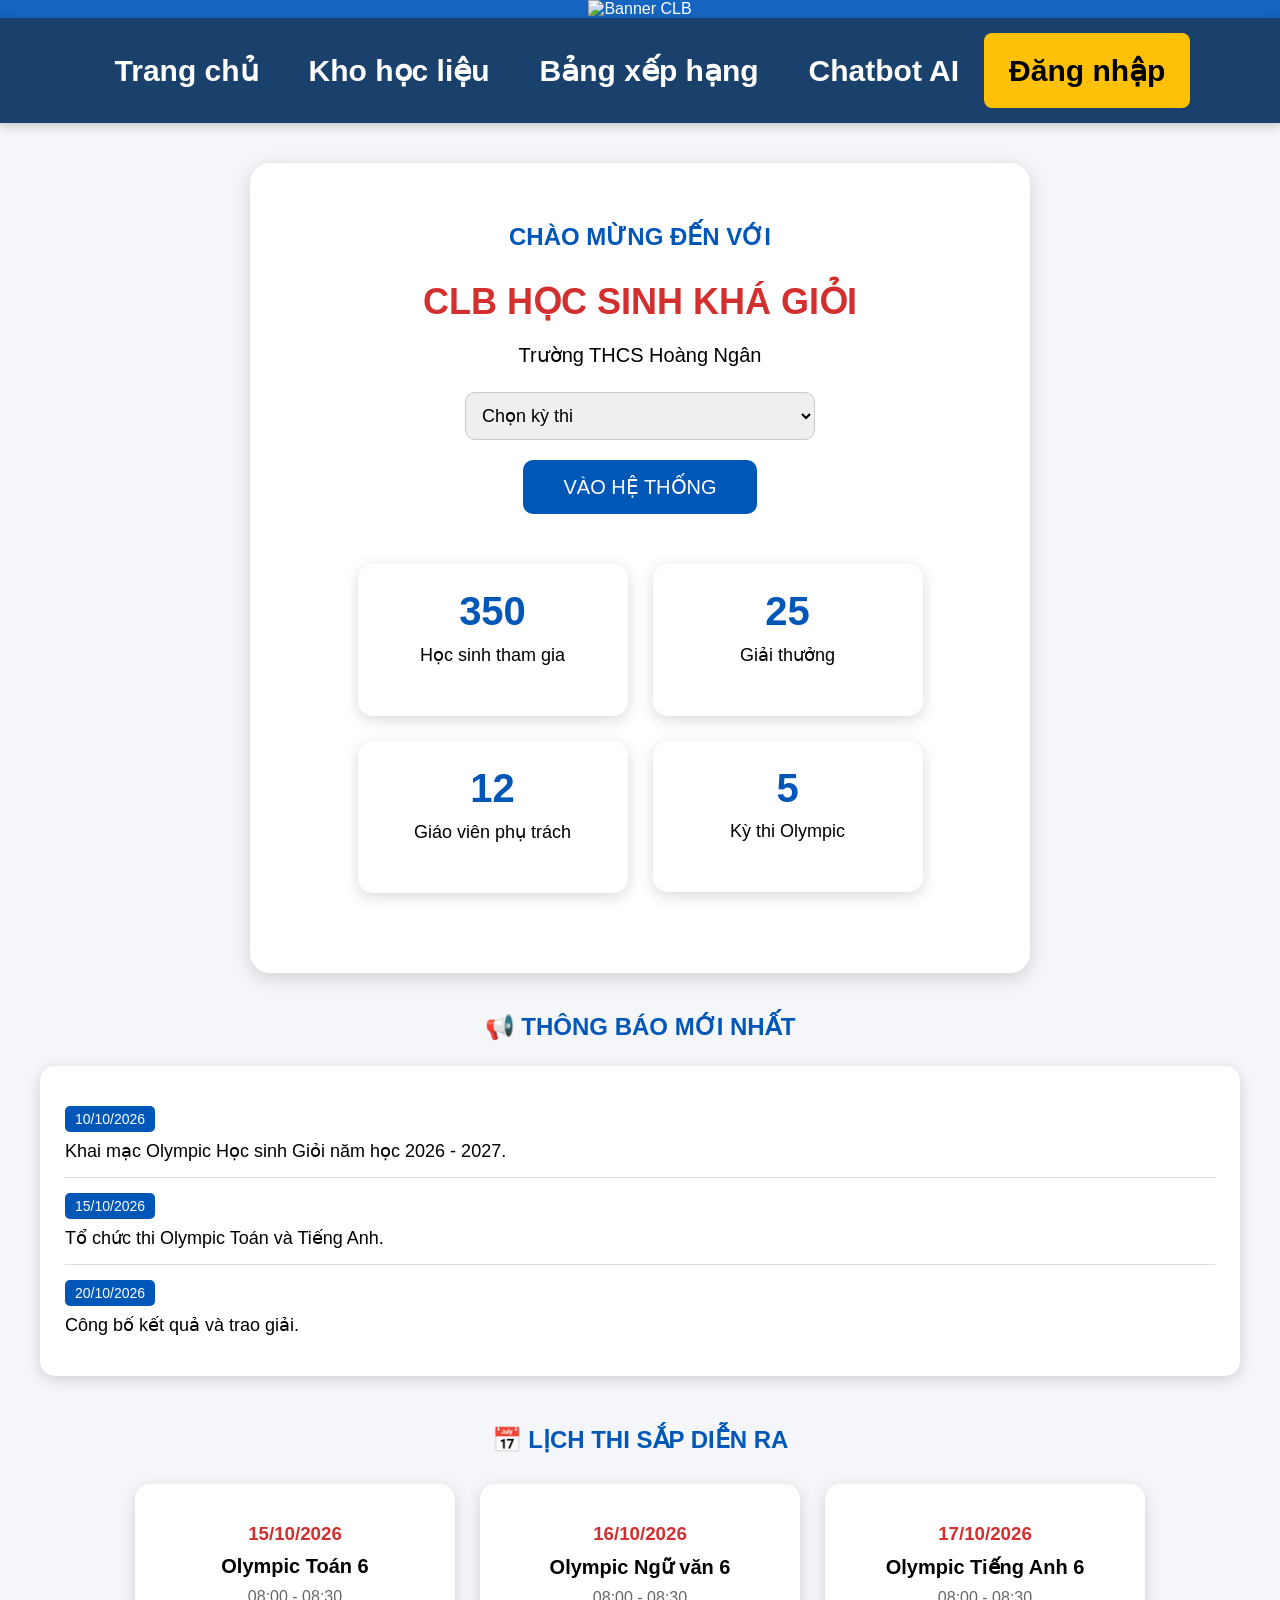
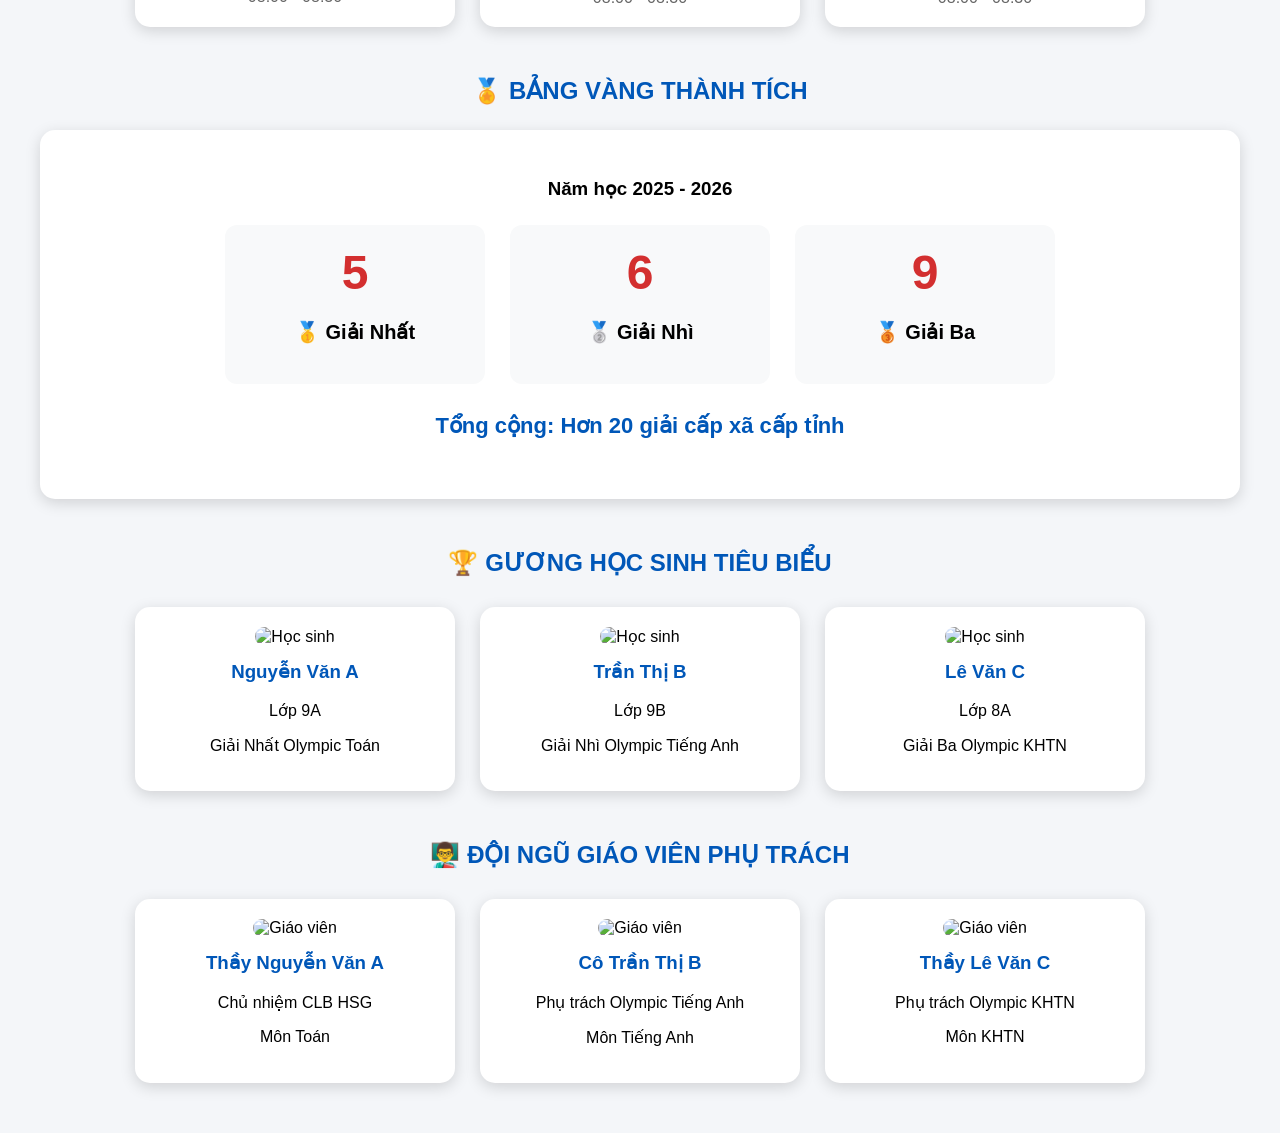
==== index.html @ 6e5728bc "Add files via upload" ====
<!DOCTYPE html>
<html lang="vi">
<head>
    <meta charset="UTF-8">
    <meta name="viewport" content="width=device-width, initial-scale=1.0">
    <title>Olympic Học sinh Giỏi</title>

    <link rel="stylesheet" href="style.css">
</head>

<body>

<header>
    <img src="anhnen/banner.png"
         alt="Banner CLB"
         class="banner-image">
</header>
<nav class="menu">

    <a href="index.html">Trang chủ</a>

    <a href="hoclieu.html">Kho học liệu</a>

    <a href="xephang.html">Bảng xếp hạng</a>

    <a href="chatbot.html">Chatbot AI</a>

    <a href="login.html"
       class="login-btn">

       Đăng nhập

    </a>

</nav>

<section class="welcome-box">

    <h1>CHÀO MỪNG ĐẾN VỚI</h1>

    <h2>CLB HỌC SINH KHÁ GIỎI</h2>

    <p>Trường THCS Hoàng Ngân</p>

    <select id="kythi">

        <option>
            Chọn kỳ thi
        </option>

        <option>
            Olympic Toán 2026
        </option>

        <option>
            Olympic Ngữ văn 2026
        </option>

        <option>
            Olympic Tiếng Anh 2026
        </option>

    </select>
    <br>
        <button class="enter-btn"
        onclick="vaoHeThong()">

    VÀO HỆ THỐNG

</button>

    <section class="stats-section">
    <div class="stat-card">

        <h3>350</h3>

        <p>Học sinh tham gia</p>

    </div>

    <div class="stat-card">

        <h3>25</h3>

        <p>Giải thưởng</p>

    </div>

    <div class="stat-card">

        <h3>12</h3>

        <p>Giáo viên phụ trách</p>

    </div>

    <div class="stat-card">

        <h3>5</h3>

        <p>Kỳ thi Olympic</p>

    </div>
</section>

</section>
<section class="news-section">

    <h2>📢 THÔNG BÁO MỚI NHẤT</h2>

    <div class="news-box">

        <div class="news-item">
            <span class="date">10/10/2026</span>
            <p>Khai mạc Olympic Học sinh Giỏi năm học 2026 - 2027.</p>
        </div>

        <div class="news-item">
            <span class="date">15/10/2026</span>
            <p>Tổ chức thi Olympic Toán và Tiếng Anh.</p>
        </div>

        <div class="news-item">
            <span class="date">20/10/2026</span>
            <p>Công bố kết quả và trao giải.</p>
        </div>

    </div>

</section>
<section class="schedule-section">

    <h2>📅 LỊCH THI SẮP DIỄN RA</h2>

    <div class="schedule-grid">

        <div class="schedule-card">

            <h3>15/10/2026</h3>

            <p>Olympic Toán 6</p>

            <span>08:00 - 08:30</span>

        </div>

        <div class="schedule-card">

            <h3>16/10/2026</h3>

            <p>Olympic Ngữ văn 6</p>

            <span>08:00 - 08:30</span>

        </div>

        <div class="schedule-card">

            <h3>17/10/2026</h3>

            <p>Olympic Tiếng Anh 6</p>

            <span>08:00 - 08:30</span>

        </div>

    </div>

</section>
<section class="achievement-section">

    <h2>🏅 BẢNG VÀNG THÀNH TÍCH</h2>

    <div class="achievement-box">

        <h3>Năm học 2025 - 2026</h3>

        <div class="achievement-grid">

            <div class="achievement-card">

                <h1>5</h1>

                <p>🥇 Giải Nhất</p>

            </div>

            <div class="achievement-card">

                <h1>6</h1>

                <p>🥈 Giải Nhì</p>

            </div>

            <div class="achievement-card">

                <h1>9</h1>

                <p>🥉 Giải Ba</p>

            </div>

        </div>

        <h4>Tổng cộng: Hơn 20 giải cấp xã cấp tỉnh</h4>

    </div>

</section>
<section class="students-section">

    <h2>🏆 GƯƠNG HỌC SINH TIÊU BIỂU</h2>

    <div class="students-grid">

        <div class="student-card">

            <img src="anhnen/hs1.jpg" alt="Học sinh">

            <h3>Nguyễn Văn A</h3>

            <p>Lớp 9A</p>

            <p>Giải Nhất Olympic Toán</p>

        </div>

        <div class="student-card">

            <img src="anhnen/hs2.jpg" alt="Học sinh">

            <h3>Trần Thị B</h3>

            <p>Lớp 9B</p>

            <p>Giải Nhì Olympic Tiếng Anh</p>

        </div>

        <div class="student-card">

            <img src="anhnen/hs3.jpg" alt="Học sinh">

            <h3>Lê Văn C</h3>

            <p>Lớp 8A</p>

            <p>Giải Ba Olympic KHTN</p>

        </div>

    </div>

</section>
<section class="teachers-section">

    <h2>👨‍🏫 ĐỘI NGŨ GIÁO VIÊN PHỤ TRÁCH</h2>

    <div class="teachers-grid">

        <div class="teacher-card">

            <img src="anhnen/gv1.jpg" alt="Giáo viên">

            <h3>Thầy Nguyễn Văn A</h3>

            <p>Chủ nhiệm CLB HSG</p>

            <p>Môn Toán</p>

        </div>

        <div class="teacher-card">

            <img src="anhnen/gv2.jpg" alt="Giáo viên">

            <h3>Cô Trần Thị B</h3>

            <p>Phụ trách Olympic Tiếng Anh</p>

            <p>Môn Tiếng Anh</p>

        </div>

        <div class="teacher-card">

            <img src="anhnen/gv3.jpg" alt="Giáo viên">

            <h3>Thầy Lê Văn C</h3>

            <p>Phụ trách Olympic KHTN</p>

            <p>Môn KHTN</p>

        </div>

    </div>

</section>
<script>

function vaoHeThong(){

    let kyThi =
    document.getElementById("kythi").value;

    if(kyThi === "Chọn kỳ thi"){

        alert(
        "Vui lòng chọn kỳ thi!"
        );

        return;
    }

    localStorage.setItem(
        "kythi",
        kyThi
    );

    window.location.href =
    "trangchu.html";
}

</script>
</body>
</html>
---- style.css ----
body{
    margin:0;
    font-family:Arial, sans-serif;
    background:#f4f6f9;
}

header{
    background:#1565c0;
    color:white;
    text-align:center;
    padding:20px;
}

.hero{
    text-align:center;
    padding:80px 20px;
}

button{
    padding:12px 25px;
    font-size:16px;
    margin:10px;
    cursor:pointer;
}

.hero{
    height:500px;
    background:linear-gradient(
        rgba(0,0,0,0.4),
        rgba(0,0,0,0.4)
    ),
    url("https://images.unsplash.com/photo-1522202176988-66273c2fd55f");

    background-size:cover;
    background-position:center;

    display:flex;
    justify-content:center;
    align-items:center;

    color:white;
}

.overlay{
    text-align:center;
}

.overlay h2{
    font-size:50px;
}

.overlay p{
    font-size:22px;
}

.btn-primary,
.btn-secondary{
    border:none;
    padding:15px 30px;
    margin:10px;
    border-radius:10px;
    font-size:18px;
}

.features{
    display:flex;
    justify-content:center;
    gap:20px;
    padding:50px;
    flex-wrap:wrap;
}

.card{
    width:280px;
    background:white;
    padding:20px;
    border-radius:15px;
    box-shadow:0 0 10px rgba(0,0,0,0.1);
}

body{
    margin:0;
    background:#f4f6f9;
}

header{
    margin:0;
    padding:0;
}

nav{
    background:#004aad;
    text-align:center;
    padding:15px;
}

/* MENU CHÍNH */

.menu{
    background:#1a406c;

    display:flex;
    justify-content:center;
    align-items:center;

    flex-wrap:wrap;

    min-height:70px;

    box-shadow:0 3px 10px rgba(0,0,0,0.2);
}

.menu a{

    color:white;

    text-decoration:none;

    font-size:30px;

    font-weight:600;

    padding:20px 25px;

    transition:0.3s;
}

.menu a:hover{

    background:#f2f4f6;

    color:#ffd700;
}

.login-btn{
    background:#ffc107;
    color:#000 !important;
    border-radius:8px;
}

.login-btn:hover{
    background:#ff9800 !important;
    color:white !important;
}

/* LOGIN PAGE */

body{
    margin:0;
    font-family:Arial, sans-serif;
}

.login-page{

    height:100vh;

    display:flex;

    justify-content:center;

    align-items:center;

    background:
    linear-gradient(
    rgba(0,0,0,0.4),
    rgba(0,0,0,0.4)
    ),

    url("anhnen/dangnhap.jpg");

    background-size:cover;
    background-position:center;
}

.login-container{

    width:400px;

    background:rgba(255,255,255,0.95);

    padding:35px;

    border-radius:20px;

    box-shadow:0 10px 30px rgba(0,0,0,0.3);

    text-align:center;
}

.login-container h1{

    color:#0057b8;

    margin-bottom:25px;
}

.login-container input{

    width:100%;

    padding:14px;

    margin:10px 0;

    border:1px solid #ccc;

    border-radius:8px;

    font-size:16px;

    box-sizing:border-box;
}

.login-container button{

    width:100%;

    padding:14px;

    margin-top:15px;

    background:#0057b8;

    color:white;

    border:none;

    border-radius:8px;

    font-size:18px;

    cursor:pointer;
}

.login-container button:hover{

    background:#003f88;
}

/* =========================
TRANG THI
========================= */

.exam-layout{

display:flex;

align-items:flex-start;

gap:25px;

max-width:1400px;

margin:20px auto;

padding:20px;

}

/* KHUNG ĐỀ THI */

.exam-container{

flex:1;

background:#ffffff;

padding:30px;

border-radius:15px;

box-shadow:0 4px 15px rgba(0,0,0,0.15);

}

/* TIÊU ĐỀ */

.exam-header h2{

text-align:center;

font-size:38px;

color:#0057b8;

margin-bottom:20px;

}

/* THÔNG TIN THÍ SINH */

.info-box{

display:flex;

justify-content:space-between;

align-items:center;

background:#0057b8;

color:white;

padding:20px;

border-radius:12px;

margin-bottom:15px;

}

.info-box div{

font-size:24px;

font-weight:bold;

}

/* ĐỒNG HỒ */

#timer{

color:#ffd700;

font-size:36px;

font-weight:bold;

}

/* TIẾN ĐỘ */

.progress-box{

background:#fff3cd;

color:#000;

padding:15px;

border-radius:10px;

font-size:22px;

font-weight:bold;

text-align:center;

margin-bottom:25px;

}

/* CÂU HỎI */

.question{

margin-bottom:40px;

}

.question h3{

font-size:28px;

color:#0057b8;

margin-bottom:10px;

}

.question p{

font-size:24px;

font-weight:600;

margin-bottom:15px;

}

/* ĐÁP ÁN */

.question label{

display:block;

padding:15px;

margin:10px 0;

border:1px solid #ddd;

border-radius:10px;

background:#fafafa;

font-size:20px;

cursor:pointer;

}

.question label{

background:#eef5ff;

}

/* THANH CÂU HỎI BÊN PHẢI */

.question-nav{

width:280px;

background:white;

padding:20px;

border-radius:15px;

box-shadow:0 4px 15px rgba(0,0,0,0.15);

position:sticky;

top:20px;

}

.question-nav h3{

text-align:center;

font-size:24px;

color:#0057b8;

margin-bottom:15px;

}

/* NÚT SỐ CÂU */

.question-nav a{

display:inline-block;

width:60px;

height:60px;

line-height:60px;

text-align:center;

margin:6px;

background:#0057b8;

color:white;

text-decoration:none;

border-radius:10px;

font-size:22px;

font-weight:bold;

}

.question-nav a{

background:#003f88;

}

/* CÂU ĐÃ LÀM */

.done-question{

background:#28a745 !important;

}

/* NÚT NỘP BÀI */

.submit-btn{

width:100%;

background:#dc3545;

color:white;

border:none;

padding:18px;

font-size:24px;

font-weight:bold;

border-radius:12px;

cursor:pointer;

margin-top:20px;

}

.submit-btn{

background:#b02a37;

}
/* =========================
   TRANG MỞ ĐẦU
========================= */

.welcome-box{

    max-width:700px;

    margin:40px auto;

    background:white;

    padding:40px;

    border-radius:20px;

    text-align:center;

    box-shadow:0 5px 20px rgba(0,0,0,0.15);
}

.welcome-box h1{

    color:#0057b8;

    font-size:24px;
}

.welcome-box h2{

    color:#d32f2f;

    font-size:36px;

    margin-bottom:10px;
}

.welcome-box p{

    font-size:20px;

    margin-bottom:25px;
}

.welcome-box select{

    width:350px;

    padding:12px;

    font-size:18px;

    border-radius:10px;

    border:1px solid #ccc;
}

.enter-btn{

    margin-top:20px;

    background:#0057b8;

    color:white;

    border:none;

    padding:15px 40px;

    font-size:20px;

    border-radius:10px;

    cursor:pointer;
}

.enter-btn:hover{

    background:#003f88;
}
.students-section{

    max-width:1200px;

    margin:40px auto;

    text-align:center;
}

.students-section h2{

    color:#0057b8;

    margin-bottom:30px;
}

.students-grid{

    display:flex;

    justify-content:center;

    gap:25px;

    flex-wrap:wrap;
}

.student-card{

    width:280px;

    background:white;

    padding:20px;

    border-radius:15px;

    box-shadow:0 4px 15px rgba(0,0,0,0.15);
}

.student-card img{

    width:100%;

    height:250px;

    object-fit:cover;

    border-radius:10px;
}

.student-card h3{

    color:#0057b8;

    margin-top:15px;
}
.teachers-section{

    max-width:1200px;

    margin:50px auto;

    text-align:center;
}

.teachers-section h2{

    color:#0057b8;

    margin-bottom:30px;
}

.teachers-grid{

    display:flex;

    justify-content:center;

    gap:25px;

    flex-wrap:wrap;
}

.teacher-card{

    width:280px;

    background:white;

    padding:20px;

    border-radius:15px;

    box-shadow:0 4px 15px rgba(0,0,0,0.15);
}

.teacher-card img{

    width:100%;

    height:250px;

    object-fit:cover;

    border-radius:10px;
}

.teacher-card h3{

    color:#0057b8;

    margin-top:15px;
}
/* =========================
   THÔNG BÁO
========================= */

.news-section{

    max-width:1200px;

    margin:40px auto;

    padding:0 20px;
}

.news-section h2{

    text-align:center;

    color:#0057b8;

    margin-bottom:25px;
}

.news-box{

    background:white;

    padding:25px;

    border-radius:15px;

    box-shadow:0 4px 15px rgba(0,0,0,0.15);
}

.news-item{

    padding:15px 0;

    border-bottom:1px solid #ddd;
}

.news-item:last-child{

    border-bottom:none;
}

.date{

    display:inline-block;

    background:#0057b8;

    color:white;

    padding:5px 10px;

    border-radius:5px;

    font-size:14px;

    margin-bottom:8px;
}

.news-item p{

    margin:0;

    font-size:18px;
}
/* THỐNG KÊ */

/* THỐNG KÊ */

.stats-section{

    max-width:1200px;

    margin:40px auto;

    display:flex;

    justify-content:center;

    align-items:center;

    gap:25px;

    flex-wrap:wrap;
}

.stat-card{

    width:220px;

    background:white;

    padding:25px;

    text-align:center;

    border-radius:15px;

    box-shadow:0 4px 15px rgba(0,0,0,0.15);
}

.stat-card h3{

    font-size:40px;

    color:#0057b8;

    margin:0;
}

.stat-card p{

    font-size:18px;

    margin-top:10px;
}

.stat-card{

    width:220px;

    background:white;

    padding:25px;

    text-align:center;

    border-radius:15px;

    box-shadow:0 4px 15px rgba(0,0,0,0.15);
}

.stat-card h3{

    font-size:40px;

    color:#0057b8;

    margin:0;
}

.stat-card p{

    font-size:18px;

    margin-top:10px;
}
/* LỊCH THI */

.schedule-section{

    max-width:1200px;

    margin:50px auto;

    text-align:center;
}

.schedule-section h2{

    color:#0057b8;

    margin-bottom:30px;
}

.schedule-grid{

    display:flex;

    justify-content:center;

    gap:25px;

    flex-wrap:wrap;
}

.schedule-card{

    width:280px;

    background:white;

    padding:20px;

    border-radius:15px;

    box-shadow:0 4px 15px rgba(0,0,0,0.15);
}

.schedule-card h3{

    color:#d32f2f;

    margin-bottom:10px;
}

.schedule-card p{

    font-size:20px;

    font-weight:bold;

    margin:10px 0;
}

.schedule-card span{

    color:#666;

    font-size:16px;
}
/* BẢNG VÀNG THÀNH TÍCH */

.achievement-section{

    max-width:1200px;

    margin:50px auto;

    text-align:center;
}

.achievement-section h2{

    color:#0057b8;

    margin-bottom:25px;
}

.achievement-box{

    background:white;

    padding:30px;

    border-radius:15px;

    box-shadow:0 4px 15px rgba(0,0,0,0.15);
}

.achievement-grid{

    display:flex;

    justify-content:center;

    gap:25px;

    flex-wrap:wrap;

    margin:25px 0;
}

.achievement-card{

    width:220px;

    background:#f8f9fa;

    padding:20px;

    border-radius:12px;
}

.achievement-card h1{

    color:#d32f2f;

    font-size:48px;

    margin:0;
}

.achievement-card p{

    font-size:20px;

    font-weight:bold;
}

.achievement-box h4{

    color:#0057b8;

    font-size:22px;
}
.thongtin-kythi{

    margin:20px 0;

    padding:15px;

    background:rgba(255,255,255,0.15);

    border-radius:12px;
}

.thongtin-kythi h3{

    color:#fcfefe;

    font-size:28px;

    margin:0 0 10px 0;
}

.thongtin-kythi p{

    color:white;

    font-size:20px;

    margin:0;
}
.kythi-box{

    background:#ffffff;

    color:#000;

    max-width:900px;

    margin:20px auto;

    padding:25px;

    border-radius:15px;

    text-align:center;

    box-shadow:0 4px 15px rgba(0,0,0,0.15);
}

.kythi-box h2{

    color:#0602ec;

    font-size:32px;

    margin-bottom:15px;
}

.kythi-info{

    display:flex;

    justify-content:center;

    gap:25px;

    flex-wrap:wrap;

    font-size:20px;

    font-weight:bold;
}
.rule-section{

    max-width:1200px;

    margin:50px auto;

    padding:0 20px;
}

.rule-section h2{

    text-align:center;

    color:#080ceb;

    margin-bottom:25px;
}

.rule-box{

    background:white;

    padding:30px;

    border-radius:15px;

    box-shadow:0 4px 15px rgba(0,0,0,0.15);
}

.rule-box ul{

    font-size:20px;

    line-height:2;
}
.exam-info{

    max-width:900px;

    margin:30px auto;
}

.exam-info .news-box{

    color:#000;
}
.rule-box{

    background:white;

    color:#000;

    font-size:20px;

    line-height:2;
}

.rule-box li{

    color:#000;
}

.exam-info .news-box{

    background:white;

    color:#000;

    font-size:20px;

    line-height:2;
}

.exam-info .news-box p{

    color:#000;
}
.countdown-section{

    max-width:1000px;

    margin:40px auto;

    text-align:center;
}

.countdown-box{

    background:white;

    padding:30px;

    border-radius:15px;

    box-shadow:0 4px 15px rgba(0,0,0,0.15);

    font-size:32px;

    font-weight:bold;

    color:#d32f2f;
}
.exam-detail-section{

    max-width:1000px;

    margin:40px auto;

    padding:0 20px;
}

.exam-detail-section h2{

    text-align:center;

    color:#0057b8;

    margin-bottom:25px;
}

.exam-detail-box{

    background:white;

    padding:30px;

    border-radius:15px;

    box-shadow:0 4px 15px rgba(0,0,0,0.15);

    font-size:20px;

    line-height:2;
}

.exam-detail-box p{

    color:#000;
}
.badge-box{

    margin-top:25px;

    padding:20px;

    text-align:center;
}

#huyHieu{

    font-size:40px;

    font-weight:bold;

    padding:20px;

    border-radius:15px;
}
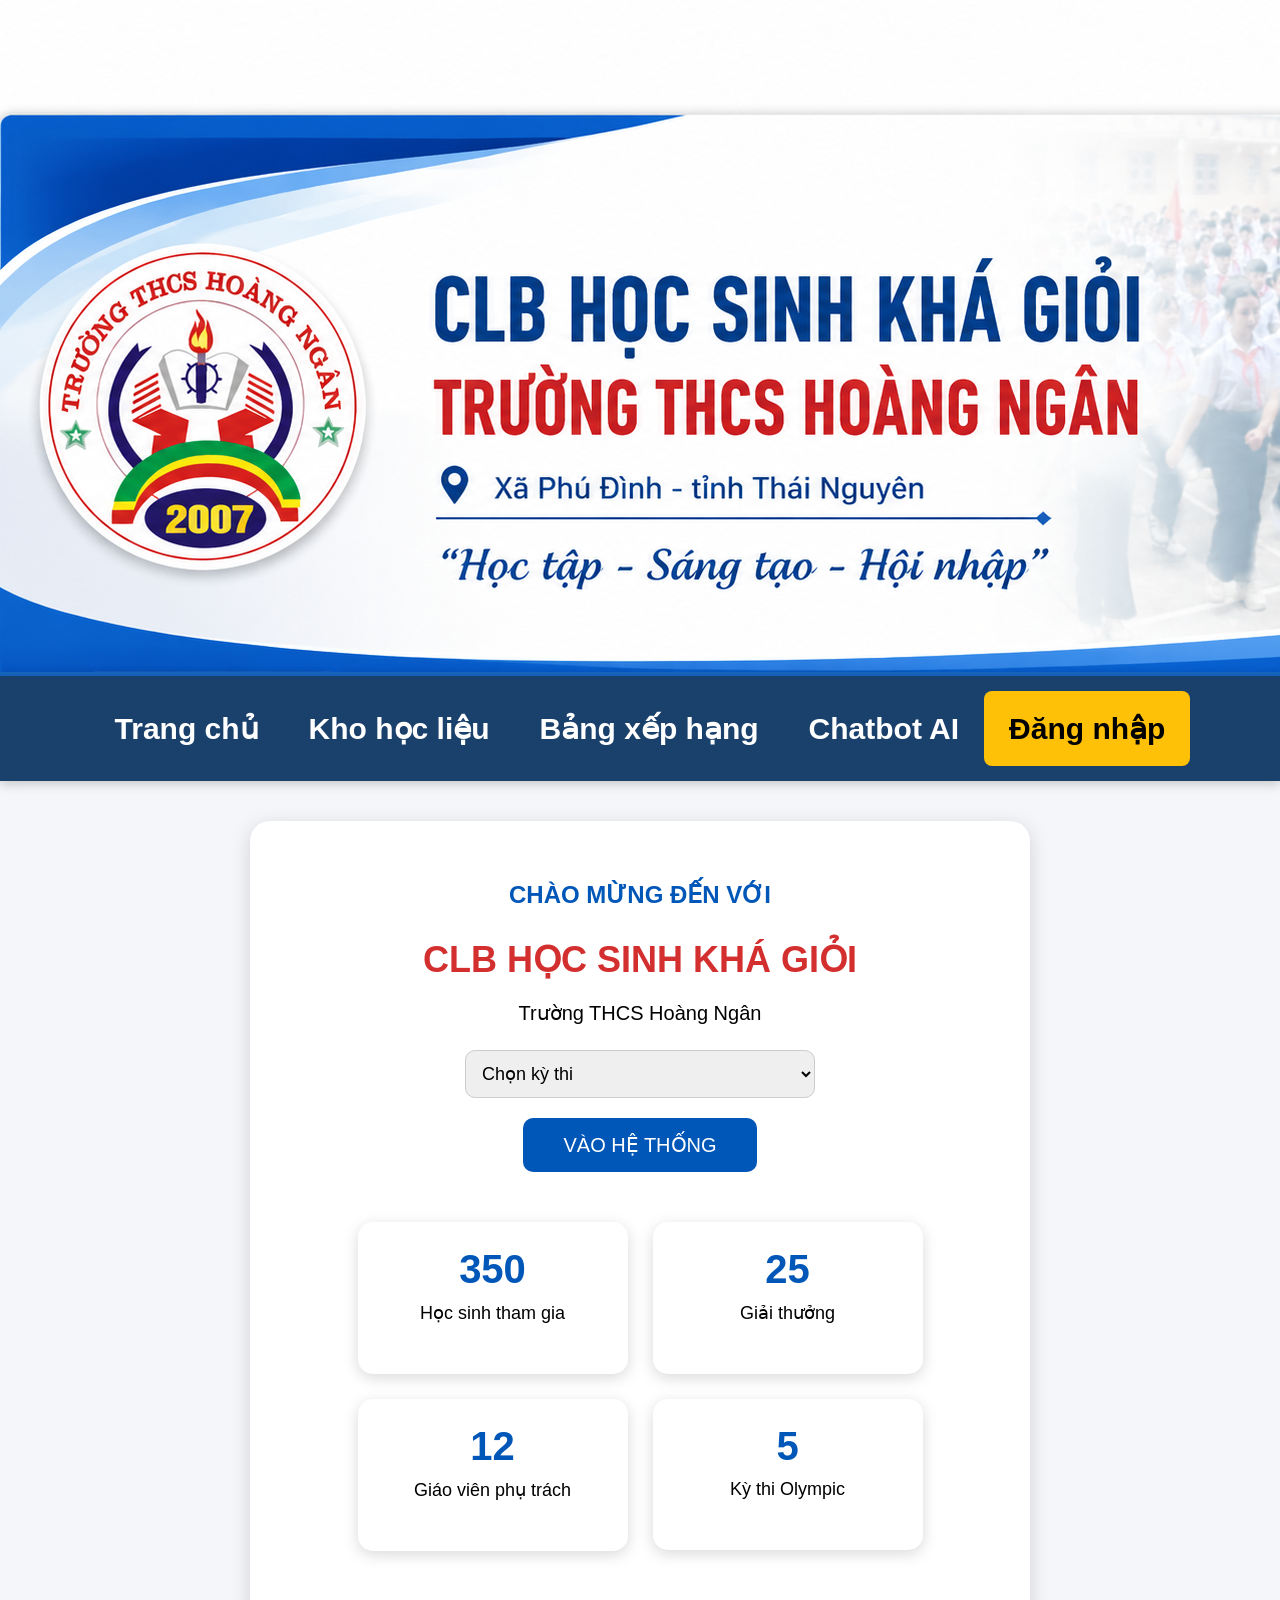
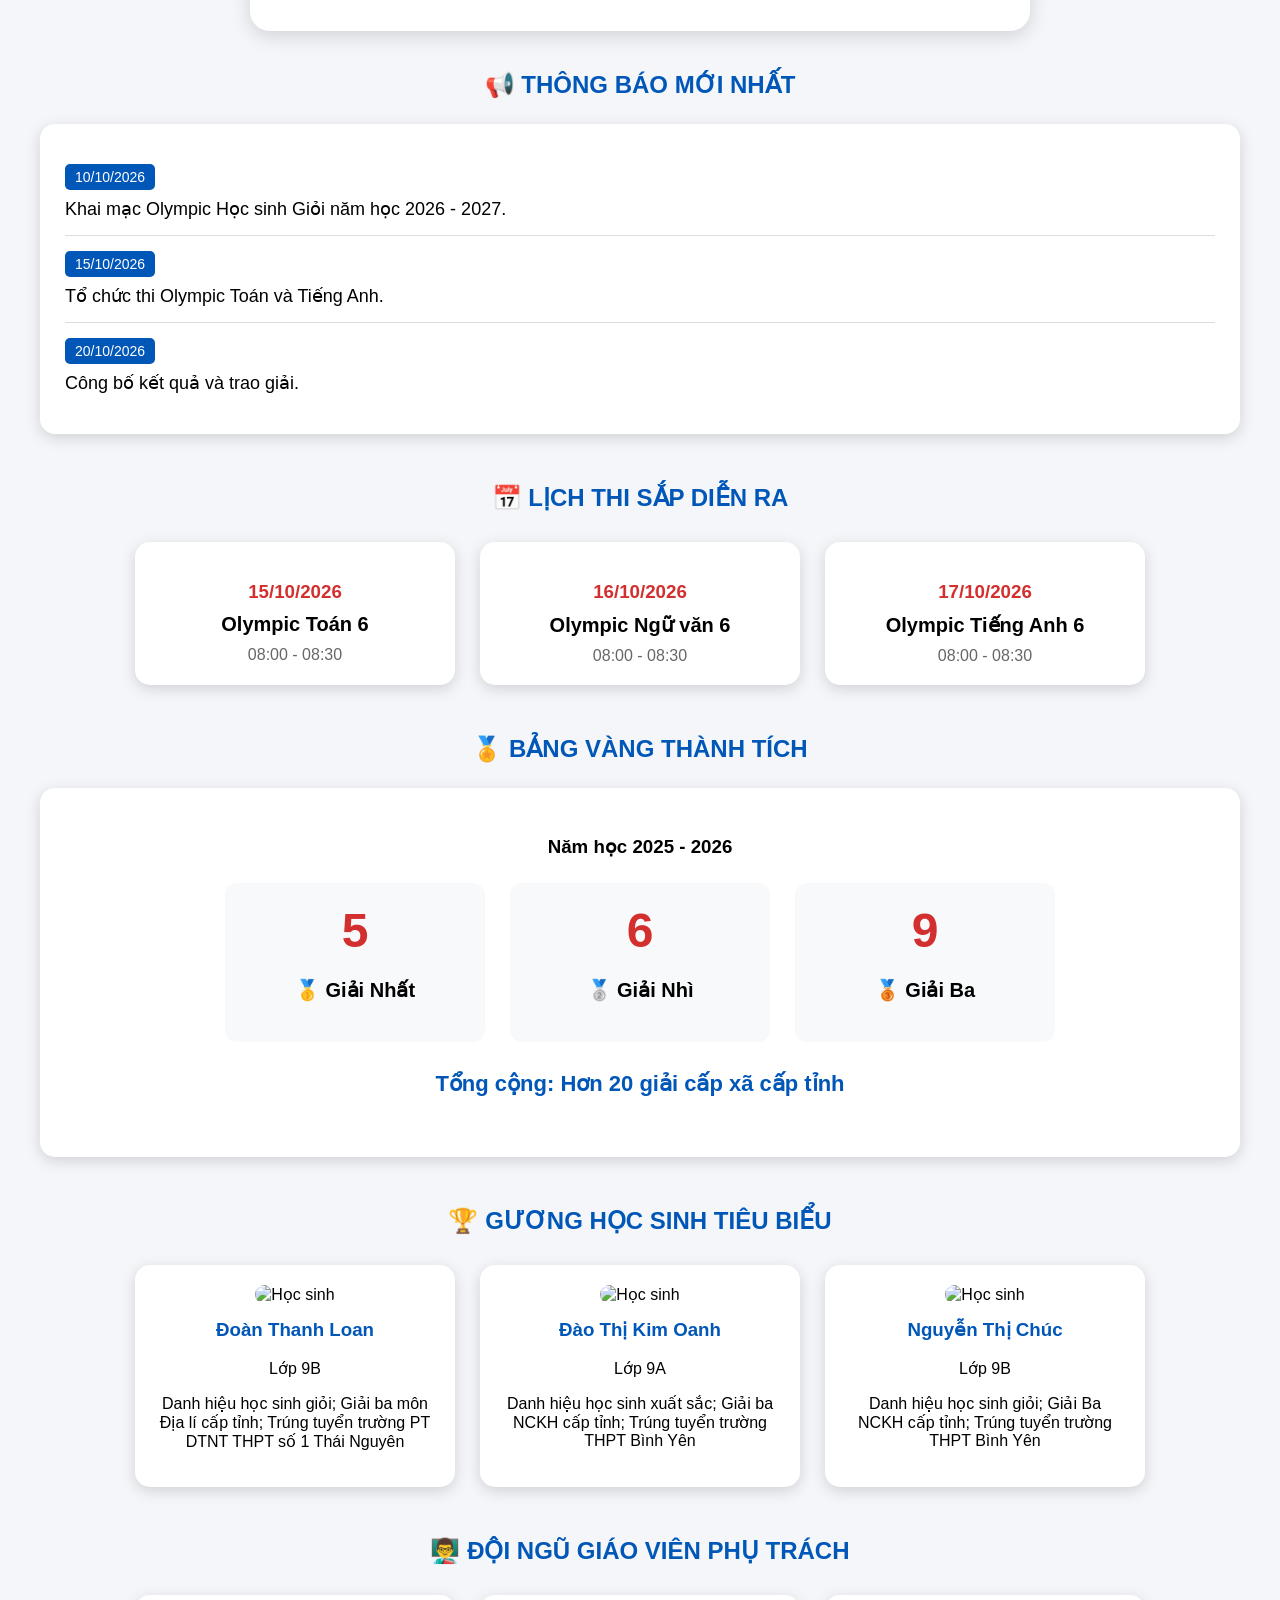
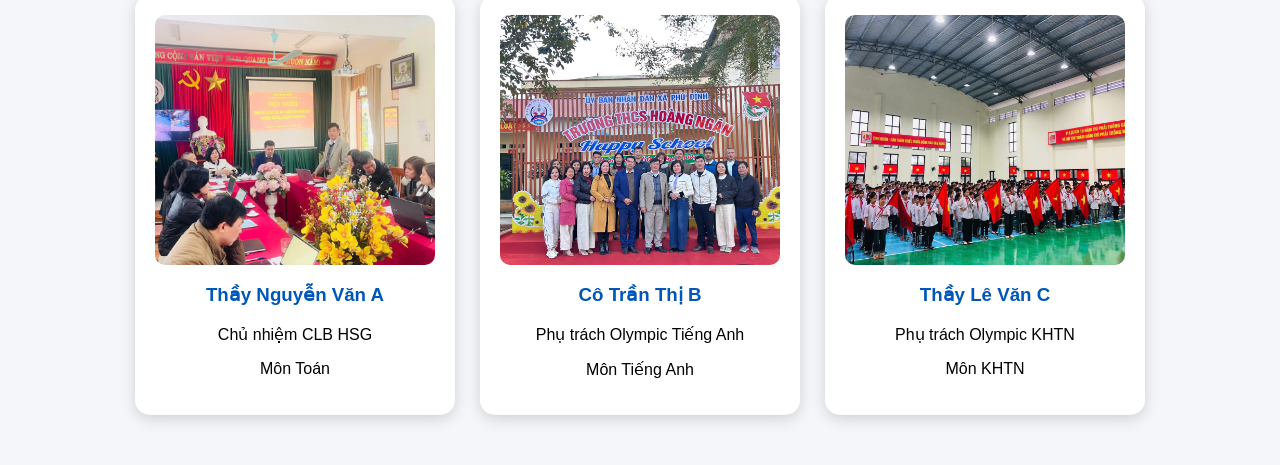
==== commit 540190a8: "Add files via upload" ====
--- a/index.html
+++ b/index.html
@@ -60,6 +60,11 @@
             Olympic Tiếng Anh 2026
         </option>
 
+        <option>
+            Olympic 2026
+    
+        </option>
+
     </select>
     <br>
         <button class="enter-btn"
@@ -216,37 +221,49 @@
 
         <div class="student-card">
 
-            <img src="anhnen/hs1.jpg" alt="Học sinh">
-
-            <h3>Nguyễn Văn A</h3>
+            <img src="anhnen/hs1.png" alt="Học sinh">
+
+            <h3>Đoàn Thanh Loan</h3>
+
+            <p>Lớp 9B</p>
+
+            <p>
+                Danh hiệu học sinh giỏi;
+                Giải ba môn Địa lí cấp tỉnh;
+                Trúng tuyển trường PT DTNT THPT số 1 Thái Nguyên
+            </p>
+
+        </div>
+
+        <div class="student-card">
+
+            <img src="anhnen/hs2.png" alt="Học sinh">
+
+            <h3>Đào Thị Kim Oanh</h3>
 
             <p>Lớp 9A</p>
 
-            <p>Giải Nhất Olympic Toán</p>
+            <p>
+                Danh hiệu học sinh xuất sắc;
+                Giải ba NCKH cấp tỉnh;
+                Trúng tuyển trường THPT Bình Yên
+            </p>
 
         </div>
 
         <div class="student-card">
 
-            <img src="anhnen/hs2.jpg" alt="Học sinh">
-
-            <h3>Trần Thị B</h3>
+            <img src="anhnen/hs3.png" alt="Học sinh">
+
+            <h3>Nguyễn Thị Chúc</h3>
 
             <p>Lớp 9B</p>
 
-            <p>Giải Nhì Olympic Tiếng Anh</p>
-
-        </div>
-
-        <div class="student-card">
-
-            <img src="anhnen/hs3.jpg" alt="Học sinh">
-
-            <h3>Lê Văn C</h3>
-
-            <p>Lớp 8A</p>
-
-            <p>Giải Ba Olympic KHTN</p>
+            <p>
+                Danh hiệu học sinh giỏi;
+                Giải Ba NCKH cấp tỉnh;
+                Trúng tuyển trường THPT Bình Yên
+            </p>
 
         </div>
 
@@ -320,7 +337,7 @@
     );
 
     window.location.href =
-    "trangchu.html";
+    "Trangchu.html";
 }
 
 </script>
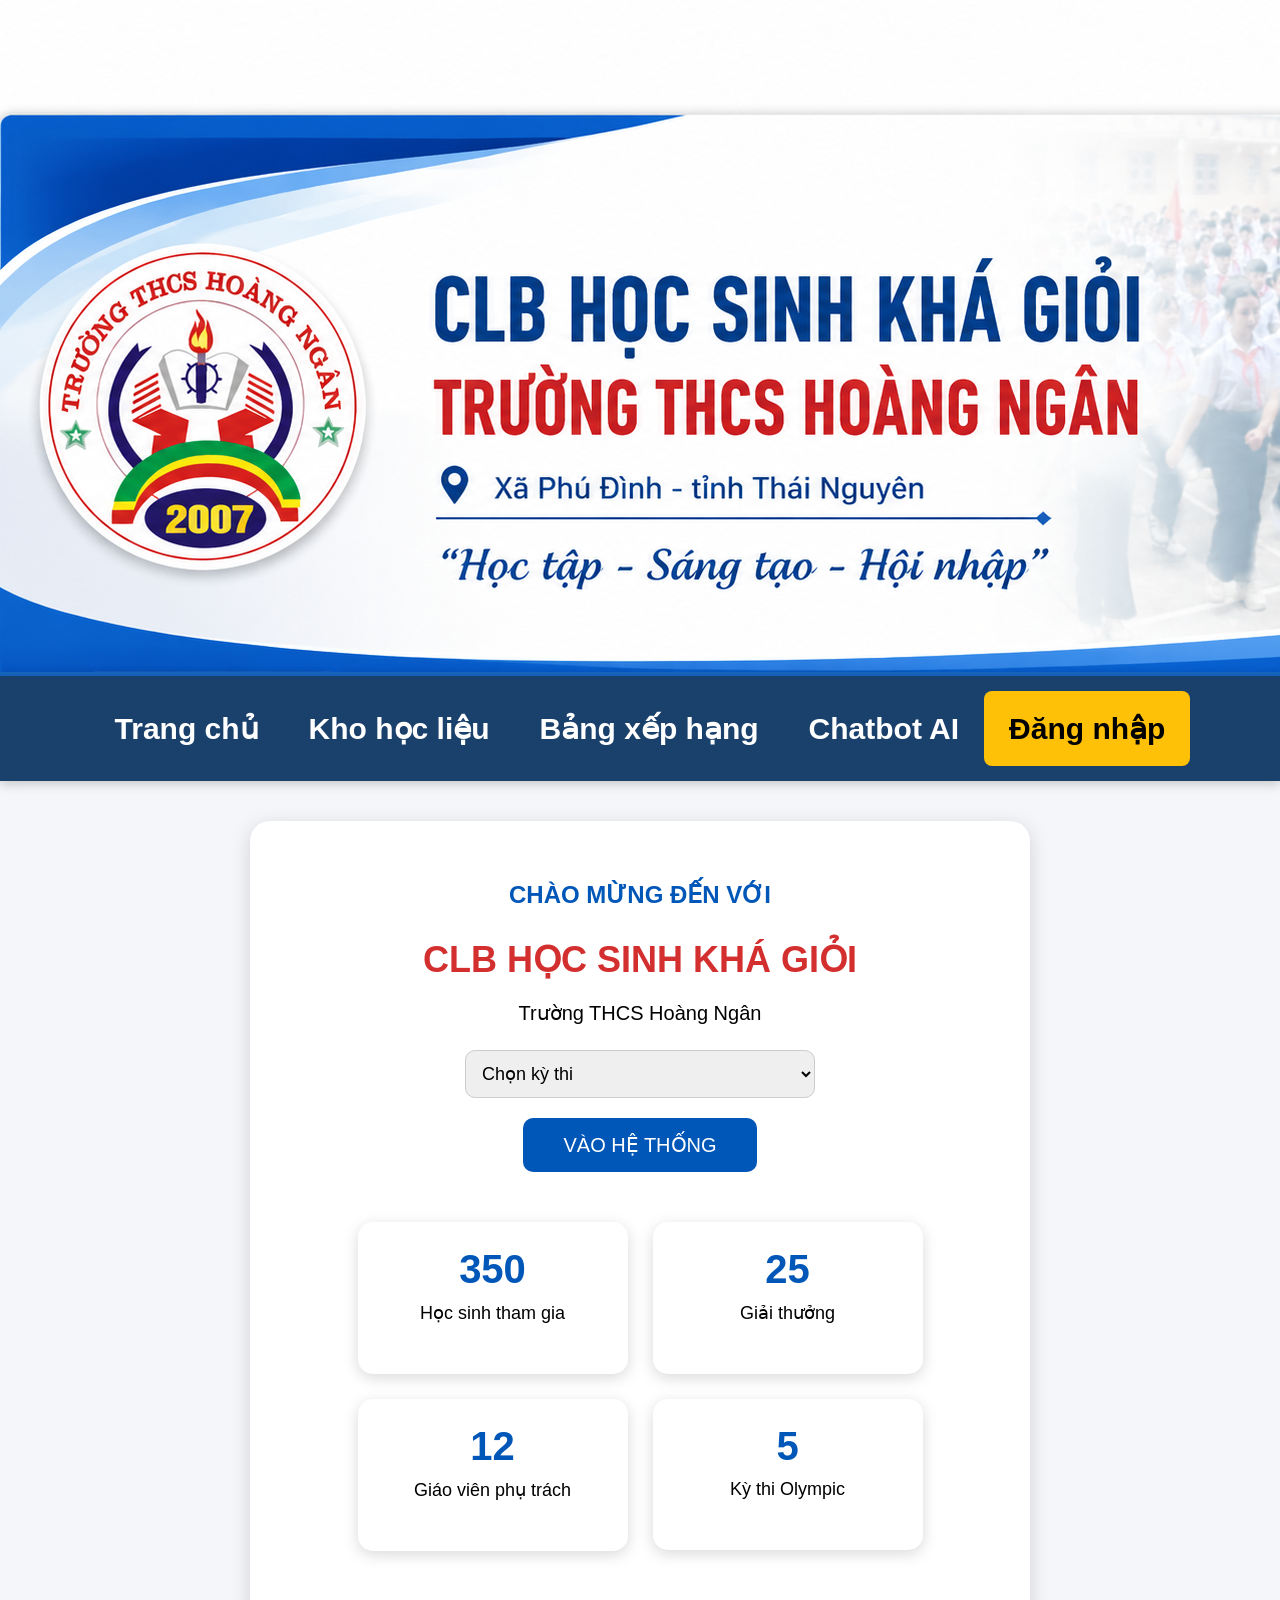
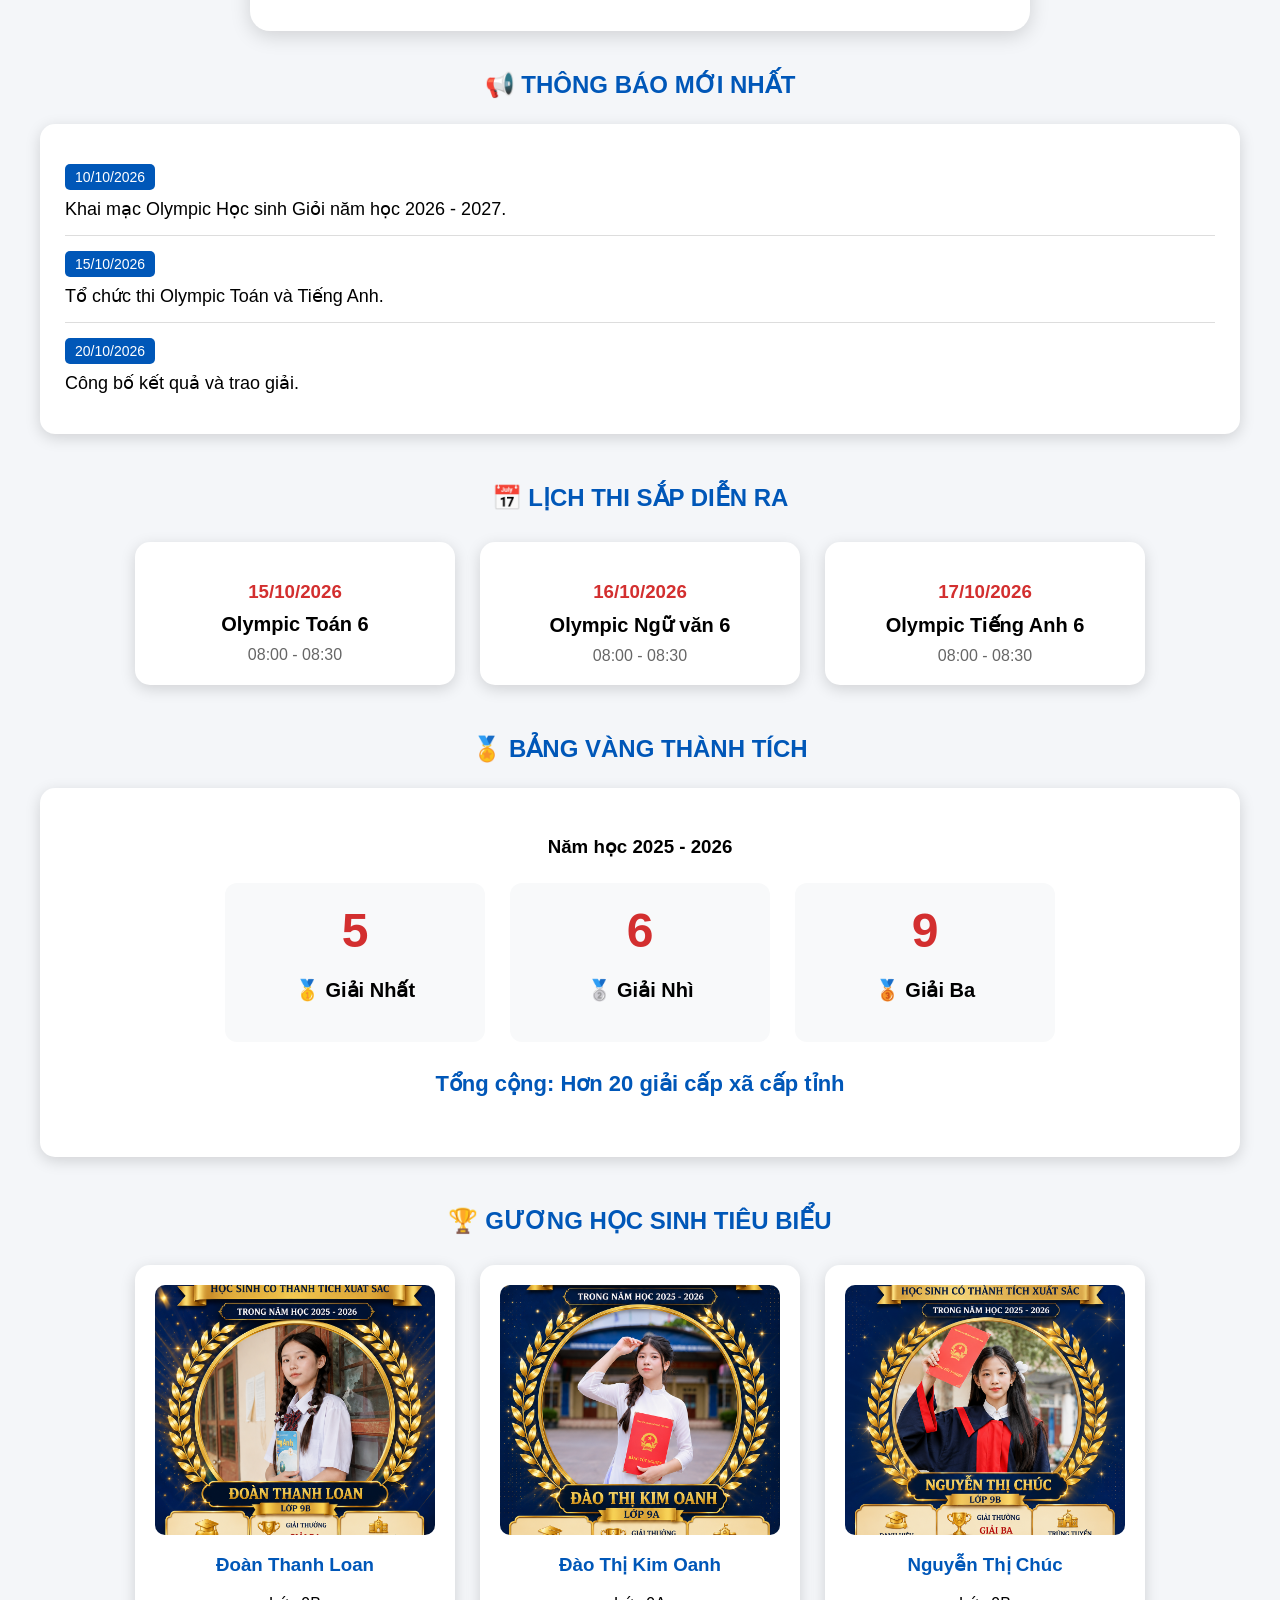
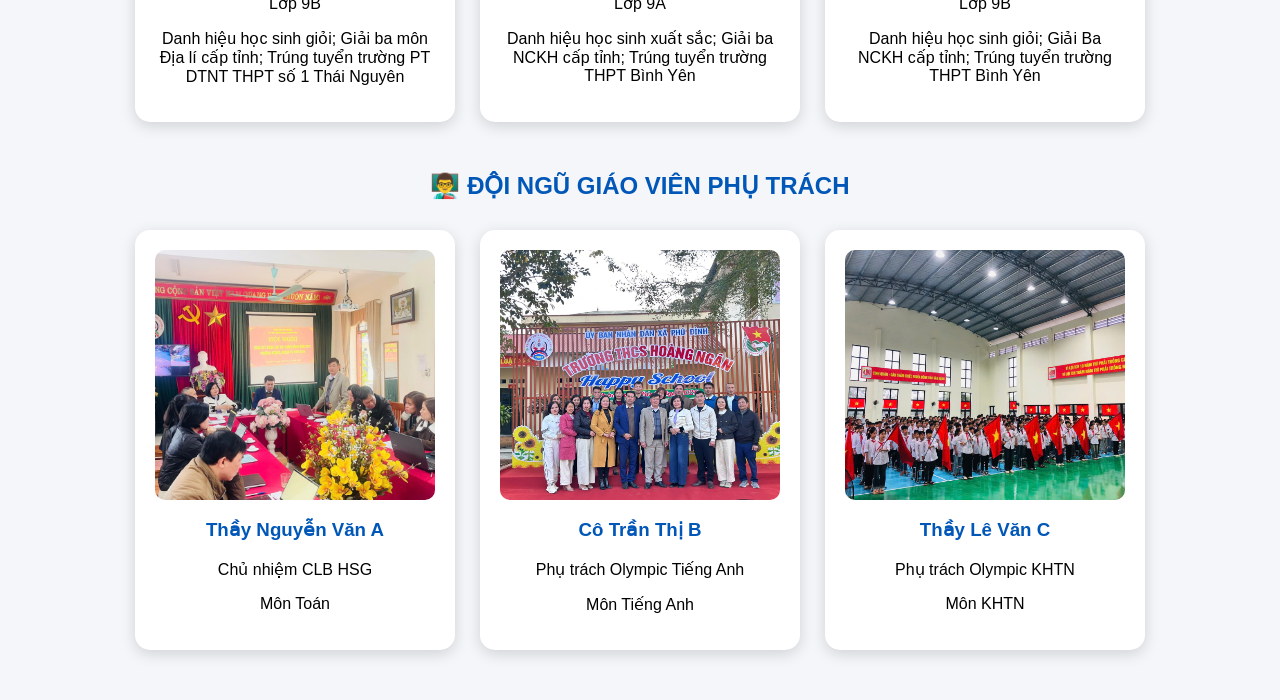
==== commit 5f512fb0: "Add files via upload" ====
--- a/index.html
+++ b/index.html
@@ -42,7 +42,7 @@
 
     <p>Trường THCS Hoàng Ngân</p>
 
-    <select id="kythi">
+    <select id="kyThi">
 
         <option>
             Chọn kỳ thi
@@ -320,7 +320,7 @@
 function vaoHeThong(){
 
     let kyThi =
-    document.getElementById("kythi").value;
+    document.getElementById("kyThi").value;
 
     if(kyThi === "Chọn kỳ thi"){
 
@@ -332,7 +332,7 @@
     }
 
     localStorage.setItem(
-        "kythi",
+        "kyThi",
         kyThi
     );
 
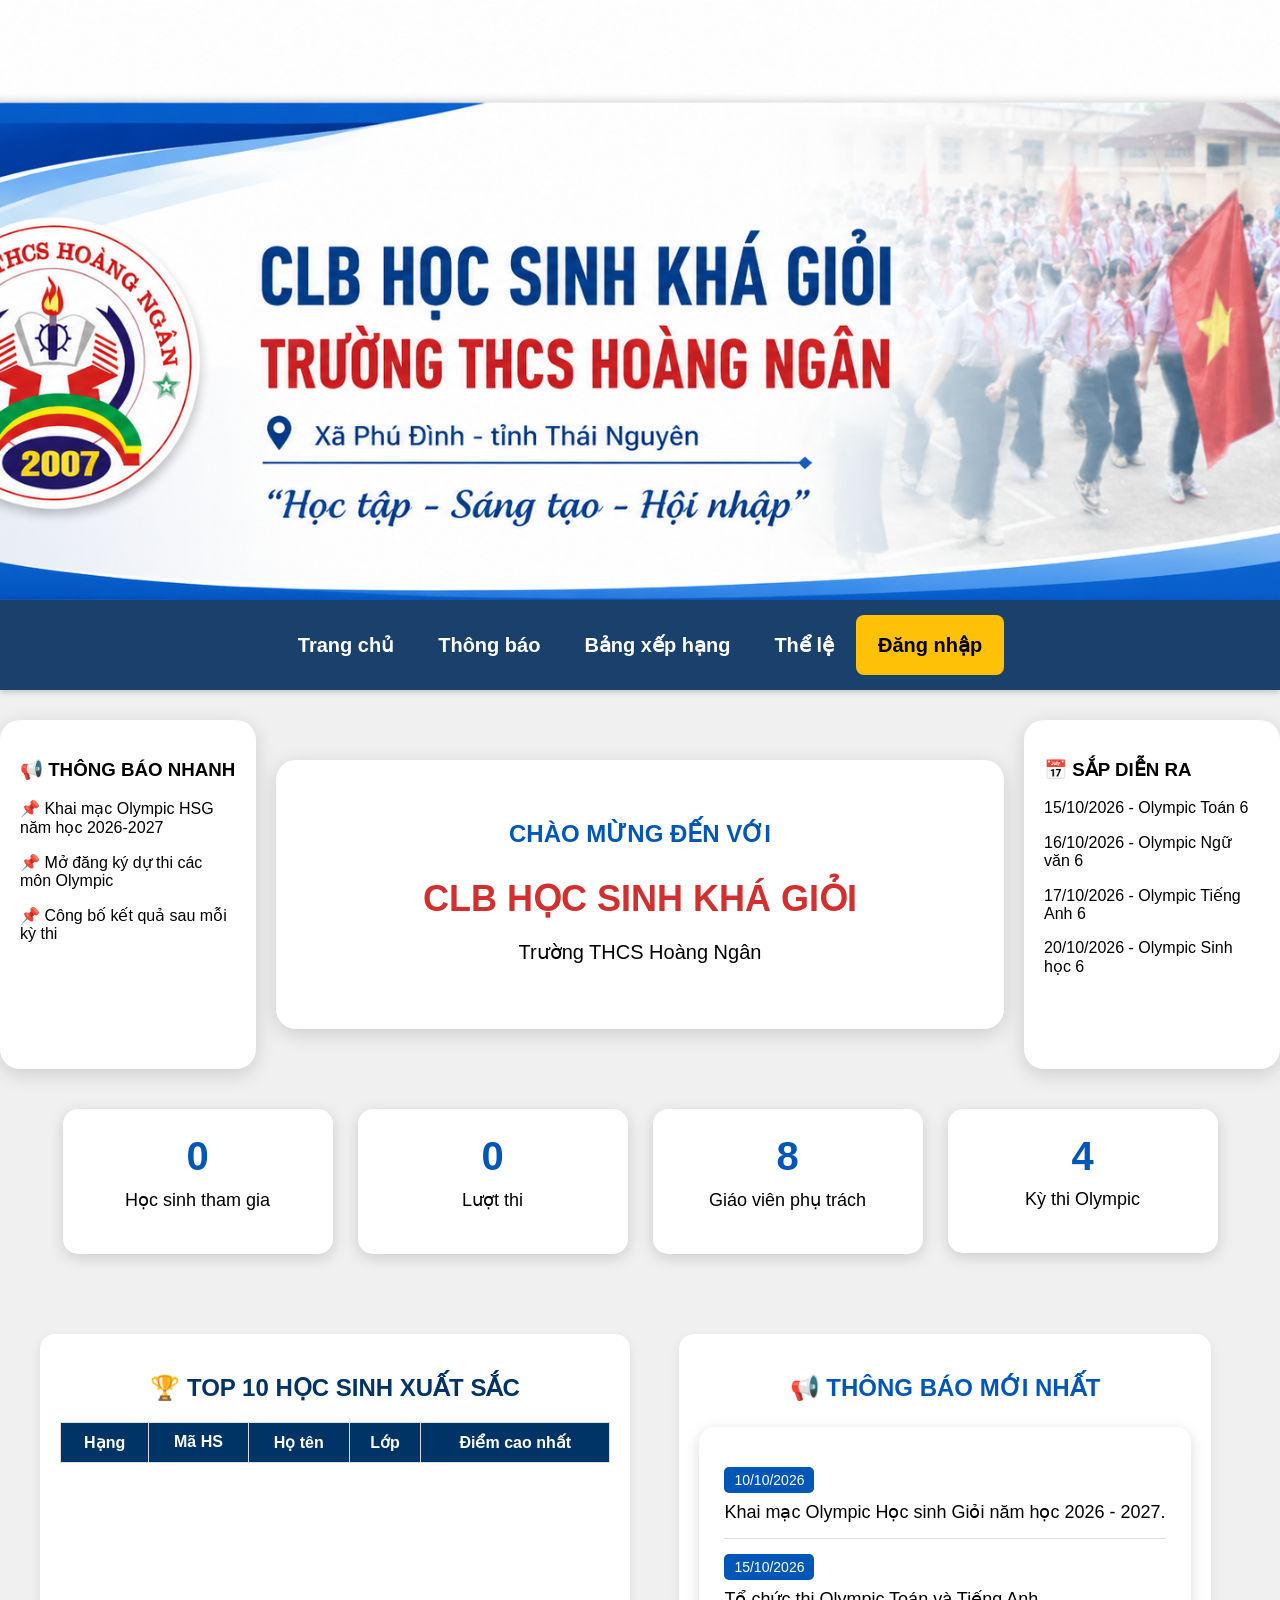
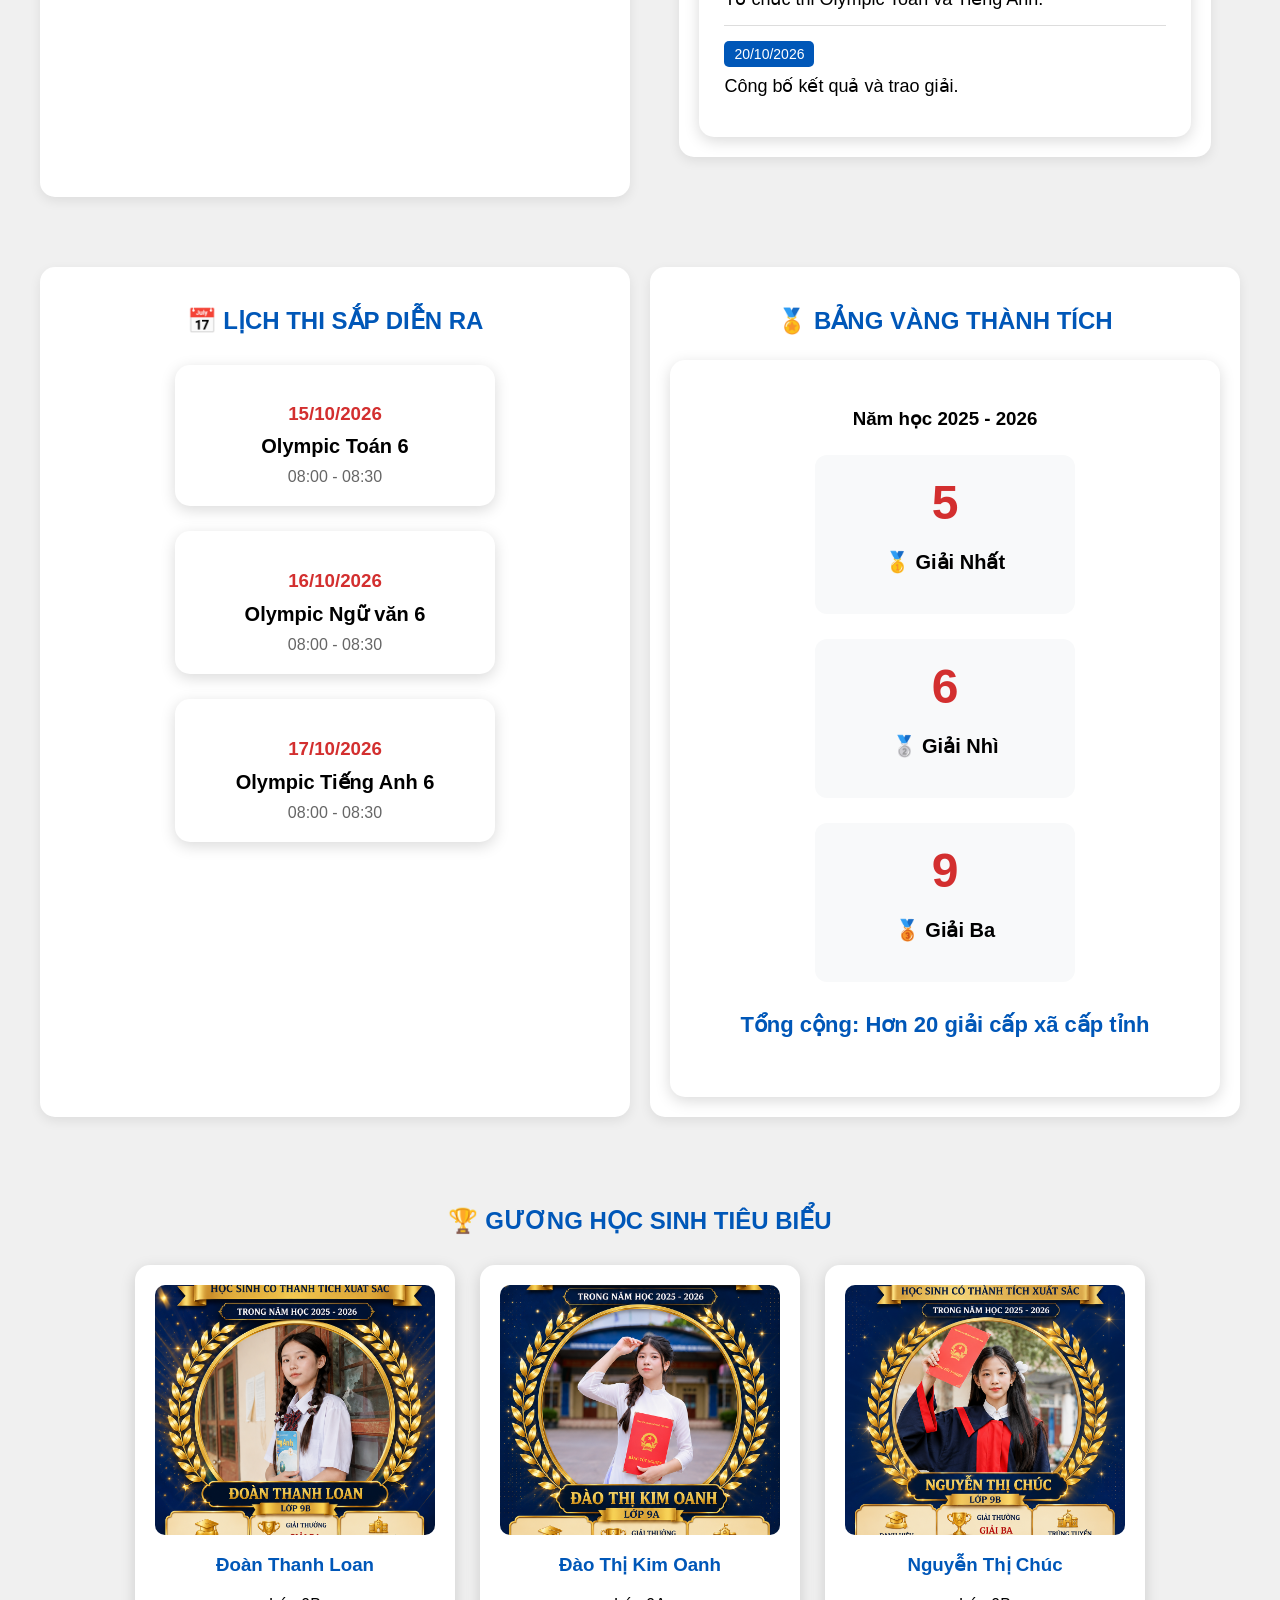
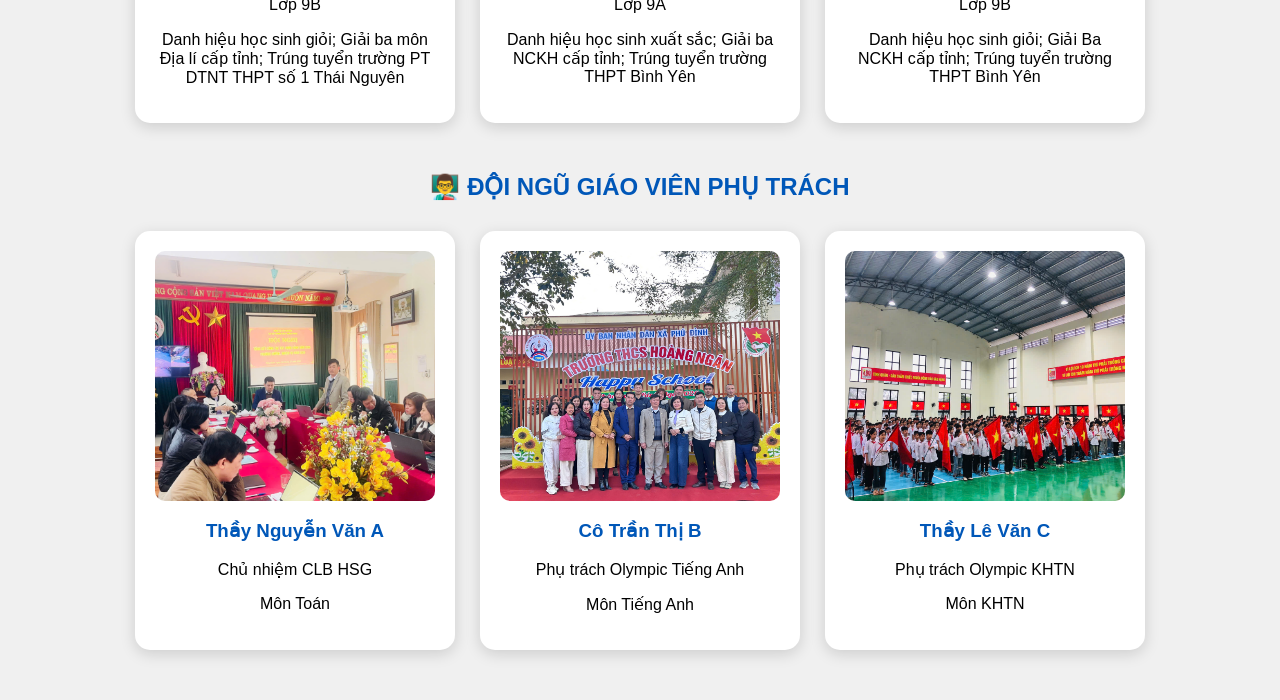
==== commit 4870dfc5: "Add files via upload" ====
--- a/index.html
+++ b/index.html
@@ -19,21 +19,35 @@
 
     <a href="index.html">Trang chủ</a>
 
-    <a href="hoclieu.html">Kho học liệu</a>
+    <a href="thongbao.html">Thông báo</a>
 
     <a href="xephang.html">Bảng xếp hạng</a>
 
-    <a href="chatbot.html">Chatbot AI</a>
-
-    <a href="login.html"
-       class="login-btn">
-
-       Đăng nhập
+    <a href="thele.html">Thể lệ</a>
+
+   <a href="#"
+   class="login-btn"
+   id="taiKhoanBtn">
+
+   Đăng nhập
 
     </a>
 
 </nav>
 
+<div class="welcome-container">
+<div class="side-box">
+
+    <h3>📢 THÔNG BÁO NHANH</h3>
+
+    <p>📌 Khai mạc Olympic HSG năm học 2026-2027</p>
+
+    <p>📌 Mở đăng ký dự thi các môn Olympic</p>
+
+    <p>📌 Công bố kết quả sau mỗi kỳ thi</p>
+
+</div>
+
 <section class="welcome-box">
 
     <h1>CHÀO MỪNG ĐẾN VỚI</h1>
@@ -42,73 +56,72 @@
 
     <p>Trường THCS Hoàng Ngân</p>
 
-    <select id="kyThi">
-
-        <option>
-            Chọn kỳ thi
-        </option>
-
-        <option>
-            Olympic Toán 2026
-        </option>
-
-        <option>
-            Olympic Ngữ văn 2026
-        </option>
-
-        <option>
-            Olympic Tiếng Anh 2026
-        </option>
-
-        <option>
-            Olympic 2026
-    
-        </option>
-
-    </select>
-    <br>
-        <button class="enter-btn"
-        onclick="vaoHeThong()">
-
-    VÀO HỆ THỐNG
-
-</button>
-
-    <section class="stats-section">
-    <div class="stat-card">
-
-        <h3>350</h3>
-
-        <p>Học sinh tham gia</p>
-
-    </div>
-
-    <div class="stat-card">
-
-        <h3>25</h3>
-
-        <p>Giải thưởng</p>
-
-    </div>
-
-    <div class="stat-card">
-
-        <h3>12</h3>
-
-        <p>Giáo viên phụ trách</p>
-
-    </div>
-
-    <div class="stat-card">
-
-        <h3>5</h3>
-
-        <p>Kỳ thi Olympic</p>
-
-    </div>
-</section>
-
-</section>
+</section>
+
+<div class="side-box">
+
+    <h3>📅 SẮP DIỄN RA</h3>
+
+    <p>15/10/2026 - Olympic Toán 6</p>
+
+    <p>16/10/2026 - Olympic Ngữ văn 6</p>
+
+    <p>17/10/2026 - Olympic Tiếng Anh 6</p>
+
+    <p>20/10/2026 - Olympic Sinh học 6</p>
+
+</div>
+
+</div>
+
+<section class="stats-section">
+
+<div class="stat-card">
+    <h3 id="tongThiSinh">0</h3>
+    <p>Học sinh tham gia</p>
+</div>
+
+<div class="stat-card">
+    <h3 id="tongLuotThi">0</h3>
+    <p>Lượt thi</p>
+</div>
+
+<div class="stat-card">
+    <h3 id="tongGiaoVien">8</h3>
+    <p>Giáo viên phụ trách</p>
+</div>
+
+<div class="stat-card">
+    <h3 id="tongKyThi">4</h3>
+    <p>Kỳ thi Olympic</p>
+</div>
+
+</section>
+
+<div class="dashboard-grid">
+
+<section class="top10-section">
+
+    <h2>🏆 TOP 10 HỌC SINH XUẤT SẮC</h2>
+
+    <table id="top10Table">
+
+        <thead>
+            <tr>
+                <th>Hạng</th>
+                <th>Mã HS</th>
+                <th>Họ tên</th>
+                <th>Lớp</th>
+                <th>Điểm cao nhất</th>
+            </tr>
+        </thead>
+
+        <tbody id="top10Body"></tbody>
+
+    </table>
+
+</section>
+
 <section class="news-section">
 
     <h2>📢 THÔNG BÁO MỚI NHẤT</h2>
@@ -133,6 +146,7 @@
     </div>
 
 </section>
+
 <section class="schedule-section">
 
     <h2>📅 LỊCH THI SẮP DIỄN RA</h2>
@@ -140,38 +154,27 @@
     <div class="schedule-grid">
 
         <div class="schedule-card">
-
             <h3>15/10/2026</h3>
-
             <p>Olympic Toán 6</p>
-
             <span>08:00 - 08:30</span>
-
         </div>
 
         <div class="schedule-card">
-
             <h3>16/10/2026</h3>
-
             <p>Olympic Ngữ văn 6</p>
-
             <span>08:00 - 08:30</span>
-
         </div>
 
         <div class="schedule-card">
-
             <h3>17/10/2026</h3>
-
             <p>Olympic Tiếng Anh 6</p>
-
             <span>08:00 - 08:30</span>
-
         </div>
 
     </div>
 
 </section>
+
 <section class="achievement-section">
 
     <h2>🏅 BẢNG VÀNG THÀNH TÍCH</h2>
@@ -183,27 +186,18 @@
         <div class="achievement-grid">
 
             <div class="achievement-card">
-
                 <h1>5</h1>
-
                 <p>🥇 Giải Nhất</p>
-
             </div>
 
             <div class="achievement-card">
-
                 <h1>6</h1>
-
                 <p>🥈 Giải Nhì</p>
-
             </div>
 
             <div class="achievement-card">
-
                 <h1>9</h1>
-
                 <p>🥉 Giải Ba</p>
-
             </div>
 
         </div>
@@ -213,6 +207,8 @@
     </div>
 
 </section>
+</div>
+
 <section class="students-section">
 
     <h2>🏆 GƯƠNG HỌC SINH TIÊU BIỂU</h2>
@@ -340,6 +336,162 @@
     "Trangchu.html";
 }
 
+const CSV_URLS = [
+
+"https://docs.google.com/spreadsheets/d/e/2PACX-1vTpyBmphKKF3lC2YXtIAU7GZO0R7te1Orvoi8KqmHx-PbMKfl2r8iNwz5Z5PA2iUr5ol9A1-AraIMvi/pub?output=csv",
+
+"https://docs.google.com/spreadsheets/d/e/2PACX-1vTQi1mhGw-K9xsKeYgqpe-n3XvALt-PcPb-oOkVxHJ2CLhyfy9QlzkgWnNK24zjQCWmO5q_YuMy5Sga/pub?output=csv",
+
+"https://docs.google.com/spreadsheets/d/e/2PACX-1vQtvs9nZ-1ab-DR-rekNM37FXv65Xz8va5RX-98kdy6kbCRrIZIaeO5GgPDZDZdklho2Wk2OuJx-yzZ/pub?output=csv",
+
+"https://docs.google.com/spreadsheets/d/e/2PACX-1vT1XU2cW4LBuNHihn58r7svCjjtN06q_1e6BndfbPH6yja2nHhadihWkZIBzr7CSnWO5YLeGxMneJJK/pub?output=csv"
+
+];
+
+async function thongKe(){
+
+    let tatCa = [];
+
+    for(const url of CSV_URLS){
+
+        const response = await fetch(url);
+
+        const text = await response.text();
+
+        const rows = text.trim().split("\n");
+
+        rows.slice(1).forEach(row=>{
+
+            const c = row.split(",");
+
+            tatCa.push({
+
+             maHS: c[1] || "",
+
+             hoTen: c[2] || "",
+
+            lop: c[3] || "",
+
+            kyThi: c[4] || "",
+
+            diem: Number(c[5] || 0),
+
+            roiTab: Number(c[9] || 0),
+
+            thoiGian: c[8] || ""
+
+            });
+
+        });
+
+    }
+
+    document.getElementById("tongLuotThi")
+    .innerText = tatCa.length;
+
+    const hocSinh =
+    new Set(
+        tatCa.map(x=>x.maHS)
+    );
+
+    document.getElementById("tongThiSinh")
+    .innerText = hocSinh.size;
+    taoTop10(tatCa);
+}
+
+thongKe();
+function taoTop10(tatCa){
+
+const hocSinh = {};
+
+tatCa.forEach(hs=>{
+
+    if(
+        !hocSinh[hs.maHS] ||
+        hs.diem > hocSinh[hs.maHS].diem
+    ){
+
+        hocSinh[hs.maHS] = hs;
+
+    }
+
+});
+
+const top10 =
+Object.values(hocSinh)
+.sort((a,b)=>{
+
+    if(b.diem !== a.diem){
+
+        return b.diem - a.diem;
+
+    }
+
+    if(a.roiTab !== b.roiTab){
+
+        return a.roiTab - b.roiTab;
+
+    }
+
+    return 0;
+
+})
+.slice(0,10);
+
+const body =
+document.getElementById("top10Body");
+
+body.innerHTML = "";
+
+top10.forEach((hs,index)=>{
+
+    body.innerHTML += `
+    <tr>
+        <td>${index+1}</td>
+        <td>${hs.maHS}</td>
+        <td>${hs.hoTen}</td>
+        <td>${hs.lop}</td>
+        <td>${hs.diem}</td>
+    </tr>
+    `;
+
+});
+}
 </script>
+<script>
+function kiemTraDangNhap(){
+
+    const dangNhap =
+    localStorage.getItem("dangNhap");
+
+    const btn =
+    document.getElementById("taiKhoanBtn");
+
+    if(!btn) return;
+
+    if(dangNhap === "true"){
+
+        btn.innerHTML =
+        "Vào trang cá nhân";
+
+        btn.href =
+        "Trangchu.html";
+
+    }else{
+
+        btn.innerHTML =
+        "Đăng nhập";
+
+        btn.href =
+        "login.html";
+
+    }
+
+}
+
+kiemTraDangNhap();
+
+</script>
+
 </body>
 </html>
--- a/style.css
+++ b/style.css
@@ -1,7 +1,22 @@
 body{
+
     margin:0;
-    font-family:Arial, sans-serif;
-    background:#f4f6f9;
+
+    font-family:'Segoe UI',sans-serif;
+
+    background:
+
+    linear-gradient(
+    rgba(255,255,255,.92),
+    rgba(255,255,255,.92)
+    ),
+
+    url("anhnen/bg-school.png");
+
+    background-size:cover;
+
+    background-attachment:fixed;
+
 }
 
 header{
@@ -78,11 +93,6 @@
     box-shadow:0 0 10px rgba(0,0,0,0.1);
 }
 
-body{
-    margin:0;
-    background:#f4f6f9;
-}
-
 header{
     margin:0;
     padding:0;
@@ -105,9 +115,9 @@
 
     flex-wrap:wrap;
 
-    min-height:70px;
-
-    box-shadow:0 3px 10px rgba(0,0,0,0.2);
+    min-height:10px;
+
+    box-shadow:0 2px 6px rgba(0,0,0,0.2);
 }
 
 .menu a{
@@ -116,11 +126,11 @@
 
     text-decoration:none;
 
-    font-size:30px;
+    font-size:20px;
 
     font-weight:600;
 
-    padding:20px 25px;
+    padding:18px 22px;
 
     transition:0.3s;
 }
@@ -129,7 +139,7 @@
 
     background:#f2f4f6;
 
-    color:#ffd700;
+    color:#ebe5c6;
 }
 
 .login-btn{
@@ -520,7 +530,7 @@
 
 .welcome-box{
 
-    max-width:700px;
+    max-width:800px;
 
     margin:40px auto;
 
@@ -569,6 +579,32 @@
     border-radius:10px;
 
     border:1px solid #ccc;
+}
+.welcome-container{
+    max-width:1400px;
+    margin:30px auto;
+    display:flex;
+    gap:20px;
+}
+
+.welcome-box{
+    flex:3;
+}
+
+.side-box{
+    flex:1;
+    background:white;
+    padding:20px;
+    border-radius:20px;
+    box-shadow:0 5px 20px rgba(0,0,0,.15);
+}
+
+.dashboard-grid{
+    max-width:1400px;
+    margin:30px auto;
+    display:grid;
+    grid-template-columns:1fr 1fr;
+    gap:20px;
 }
 
 .enter-btn{
@@ -1224,4 +1260,514 @@
     padding:20px;
 
     border-radius:15px;
+}
+.top10-section{
+
+margin-top:40px;
+
+}
+
+.top10-section h2{
+
+text-align:center;
+
+color:#003366;
+
+margin-bottom:20px;
+
+}
+
+#top10Table{
+
+width:100%;
+
+border-collapse:collapse;
+
+background:white;
+
+}
+
+#top10Table th,
+#top10Table td{
+
+border:1px solid #ddd;
+
+padding:10px;
+
+text-align:center;
+
+}
+
+#top10Table th{
+
+background:#003366;
+
+color:white;
+
+}
+.chuKy{
+
+    width:180px;
+
+    margin-bottom:10px;
+
+}
+.huyHieu{
+
+    width:150px;
+
+    margin:20px 0;
+
+}
+/* NÚT XỔ TRANG CHỦ*/
+.user-menu{
+    position:relative;
+    display:inline-block;
+}
+
+.user-dropdown{
+    display:none;
+    position:absolute;
+    right:0;
+    top:40px;
+    background:#fff;
+    min-width:220px;
+    border-radius:10px;
+    box-shadow:0 2px 10px rgba(0,0,0,.2);
+    z-index:999;
+}
+
+.user-dropdown a{
+    display:block;
+    padding:12px 15px;
+    text-decoration:none;
+    color:#333;
+}
+
+.user-dropdown a:hover{
+    background:#f2f2f2;
+}
+/* TRANG HỒ SƠ*/
+.profile-card{
+
+    max-width:600px;
+
+    margin:auto;
+
+    background:white;
+
+    padding:25px;
+
+    border-radius:12px;
+
+    box-shadow:0 2px 10px rgba(0,0,0,.15);
+
+}
+
+.profile-card p{
+
+    margin:15px 0;
+
+    font-size:18px;
+
+}
+/*NUT XO TRANG HO SO*/
+.user-menu{
+    position:relative;
+    display:inline-block;
+}
+
+.user-dropdown{
+    display:none;
+    position:absolute;
+    right:0;
+    top:40px;
+    background:#fff;
+    min-width:220px;
+    border-radius:10px;
+    box-shadow:0 2px 10px rgba(0,0,0,.2);
+    z-index:999;
+}
+
+.user-dropdown a{
+    display:block;
+    padding:12px 15px;
+    text-decoration:none;
+    color:#333;
+}
+
+.user-dropdown a:hover{
+    background:#f2f2f2;
+}
+/* TRANG KẾT QUẢ*/
+#bangKetQua{
+
+width:100%;
+
+border-collapse:collapse;
+
+margin-top:20px;
+
+}
+
+#bangKetQua th,
+#bangKetQua td{
+
+border:1px solid #ddd;
+
+padding:12px;
+
+text-align:center;
+
+}
+
+#bangKetQua th{
+
+background:#0056b3;
+
+color:white;
+
+}
+/* TRANG CHỨNG NHẬN*/
+body{
+
+    margin:0;
+
+    background:#f0f0f0;
+
+}
+
+.certificate{
+
+    position:relative;
+
+    width:1492px;
+
+    height:1054px;
+
+    margin:auto;
+
+}
+
+.bg{
+
+    width:1492px;
+
+    height:1054px;
+
+}
+
+.logo{
+
+    position:absolute;
+
+    top: 50px;
+
+    left:646px;
+
+    width:190px;
+
+}
+
+.truong{
+
+    position:absolute;
+
+    top:250px;
+
+    width:100%;
+
+    text-align:center;
+
+    font-size:32px;
+
+    font-weight:bold;
+
+    color:#123c8f;
+
+}
+
+.tieude{
+
+    position:absolute;
+
+    top:300px;
+
+    width:100%;
+
+    text-align:center;
+
+    font-size:72px;
+
+    font-weight:bold;
+
+    color:#b30000;
+
+}
+
+.chungNhan{
+
+    position:absolute;
+
+    top:380px;
+
+    width:100%;
+
+    text-align:center;
+
+    font-size:40px;
+
+    color:#123c8f;
+
+    font-style:italic;
+
+}
+
+.hoTen{
+
+    position:absolute;
+
+    top:430px;
+
+    width:100%;
+
+    text-align:center;
+
+    font-size:60px;
+
+    font-weight:bold;
+
+    color:#c00000;
+
+}
+.thanhTich{
+
+    position:absolute;
+
+    top:495px;
+
+    width:100%;
+
+    text-align:center;
+
+    font-size:35px;
+
+    color:#123c8f;
+
+    font-style:bold;
+
+}
+.kyThi{
+
+    position:absolute;
+
+    top:530px;
+
+    width:100%;
+
+    text-align:center;
+
+    font-size:56px;
+
+    font-weight:bold;
+
+    color:#123c8f;
+
+}
+
+.huyHieu{
+
+    position:absolute;
+
+    top: 550px;
+
+    left:620px;
+
+    width:300px;
+
+    font-weight:bold;
+
+}
+
+.cotTrai{
+
+    position:absolute;
+
+    top:570px;
+
+    left:390px;
+
+    font-size:30px;
+
+    line-height:1;
+
+     font-weight:bold;
+
+     color:#de5414;
+
+}
+
+.cotPhai{
+
+    position:absolute;
+
+    top:570px;
+
+    right:150px;
+
+    font-size:30px;
+
+    line-height:1;
+
+    font-weight:bold;
+
+    color:#de5414;
+
+}
+
+.banToChuc{
+
+    position:absolute;
+
+    top:200px;
+
+    right:35px;
+
+    width:400px;
+
+    text-align:center;
+
+}
+.chucDanh{
+
+    font-size:22px;
+
+    font-weight:bold;
+
+    color:#123c8f;
+
+    white-space:nowrap;
+
+    line-height:1.5;
+
+}
+.nguoiKy{
+
+    font-size:22px;
+
+    font-weight:bold;
+
+    color:#123c8f;
+
+    white-space:nowrap;
+
+    line-height:1.5;
+
+}
+.chuKy{
+
+    font-size:22px;
+
+    font-weight:bold;
+
+    color:#123c8f;
+
+    white-space:nowrap;
+
+    line-height:1.5;
+
+}
+/* Mã QR */
+.qrBox{
+
+    position:absolute;
+
+    top:50px;
+
+    right:800px;
+
+    text-align:center;
+
+}
+
+.qrCode{
+
+    width:100px;
+
+    height:100px;
+
+}
+
+.qrText{
+
+    margin-top:10px;
+
+    font-size:18px;
+
+    color:#123c8f;
+
+}
+.dashboard-grid{
+
+    max-width:1200px;
+
+    margin:30px auto;
+
+    display:grid;
+
+    grid-template-columns:1fr 1fr;
+
+    gap:20px;
+
+}
+
+.top10-section,
+.news-section,
+.schedule-section,
+.achievement-section{
+
+    background:white;
+
+    border-radius:15px;
+
+    padding:20px;
+
+    box-shadow:0 4px 12px rgba(0,0,0,.08);
+
+}
+.banner-image{
+
+    width:100%;
+
+    height:600px;
+
+    object-fit:cover;
+
+    display:block;
+
+}
+.stat-card,
+.student-card,
+.teacher-card,
+.schedule-card,
+.achievement-card,
+.side-box{
+
+    transition:.3s;
+
+}
+
+.stat-card:hover,
+.student-card:hover,
+.teacher-card:hover,
+.schedule-card:hover,
+.achievement-card:hover,
+.side-box:hover{
+
+    transform:translateY(-5px);
+
+    box-shadow:
+    0 10px 25px
+    rgba(0,0,0,.18);
+
 }
